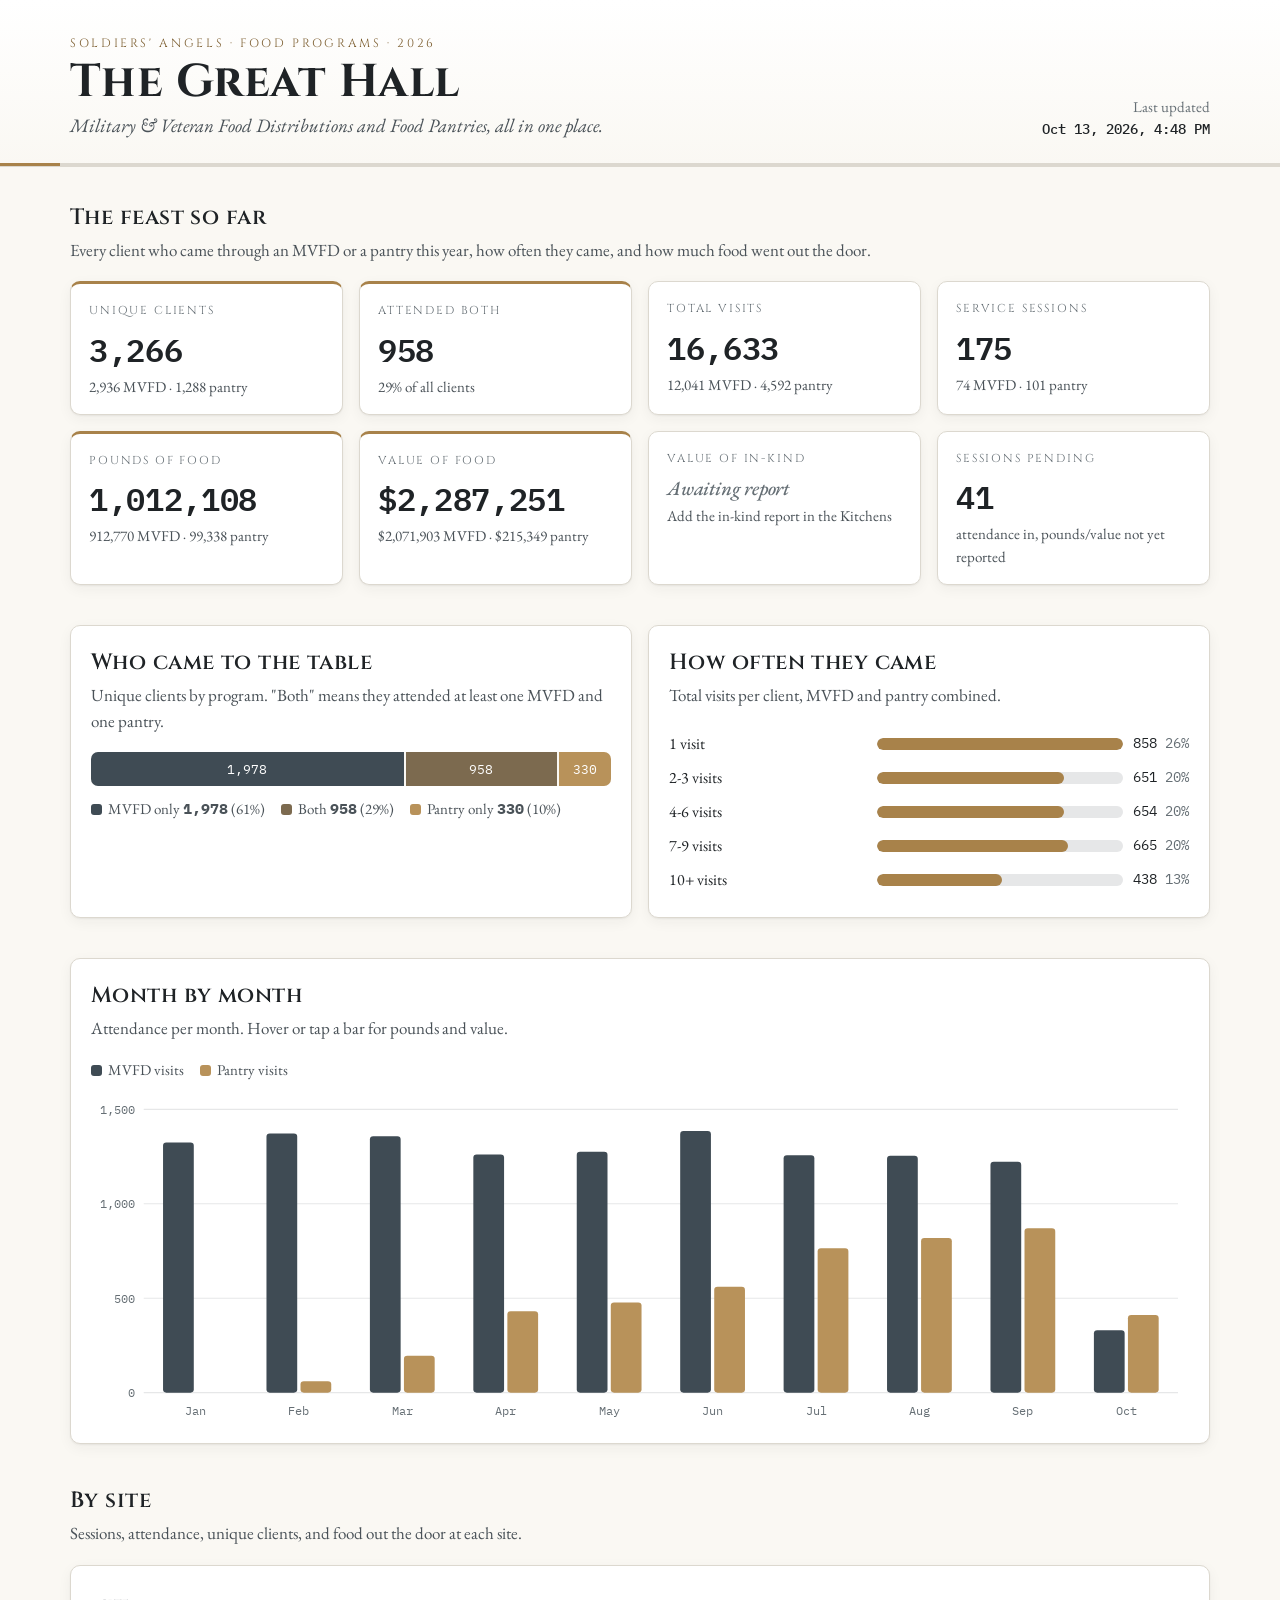
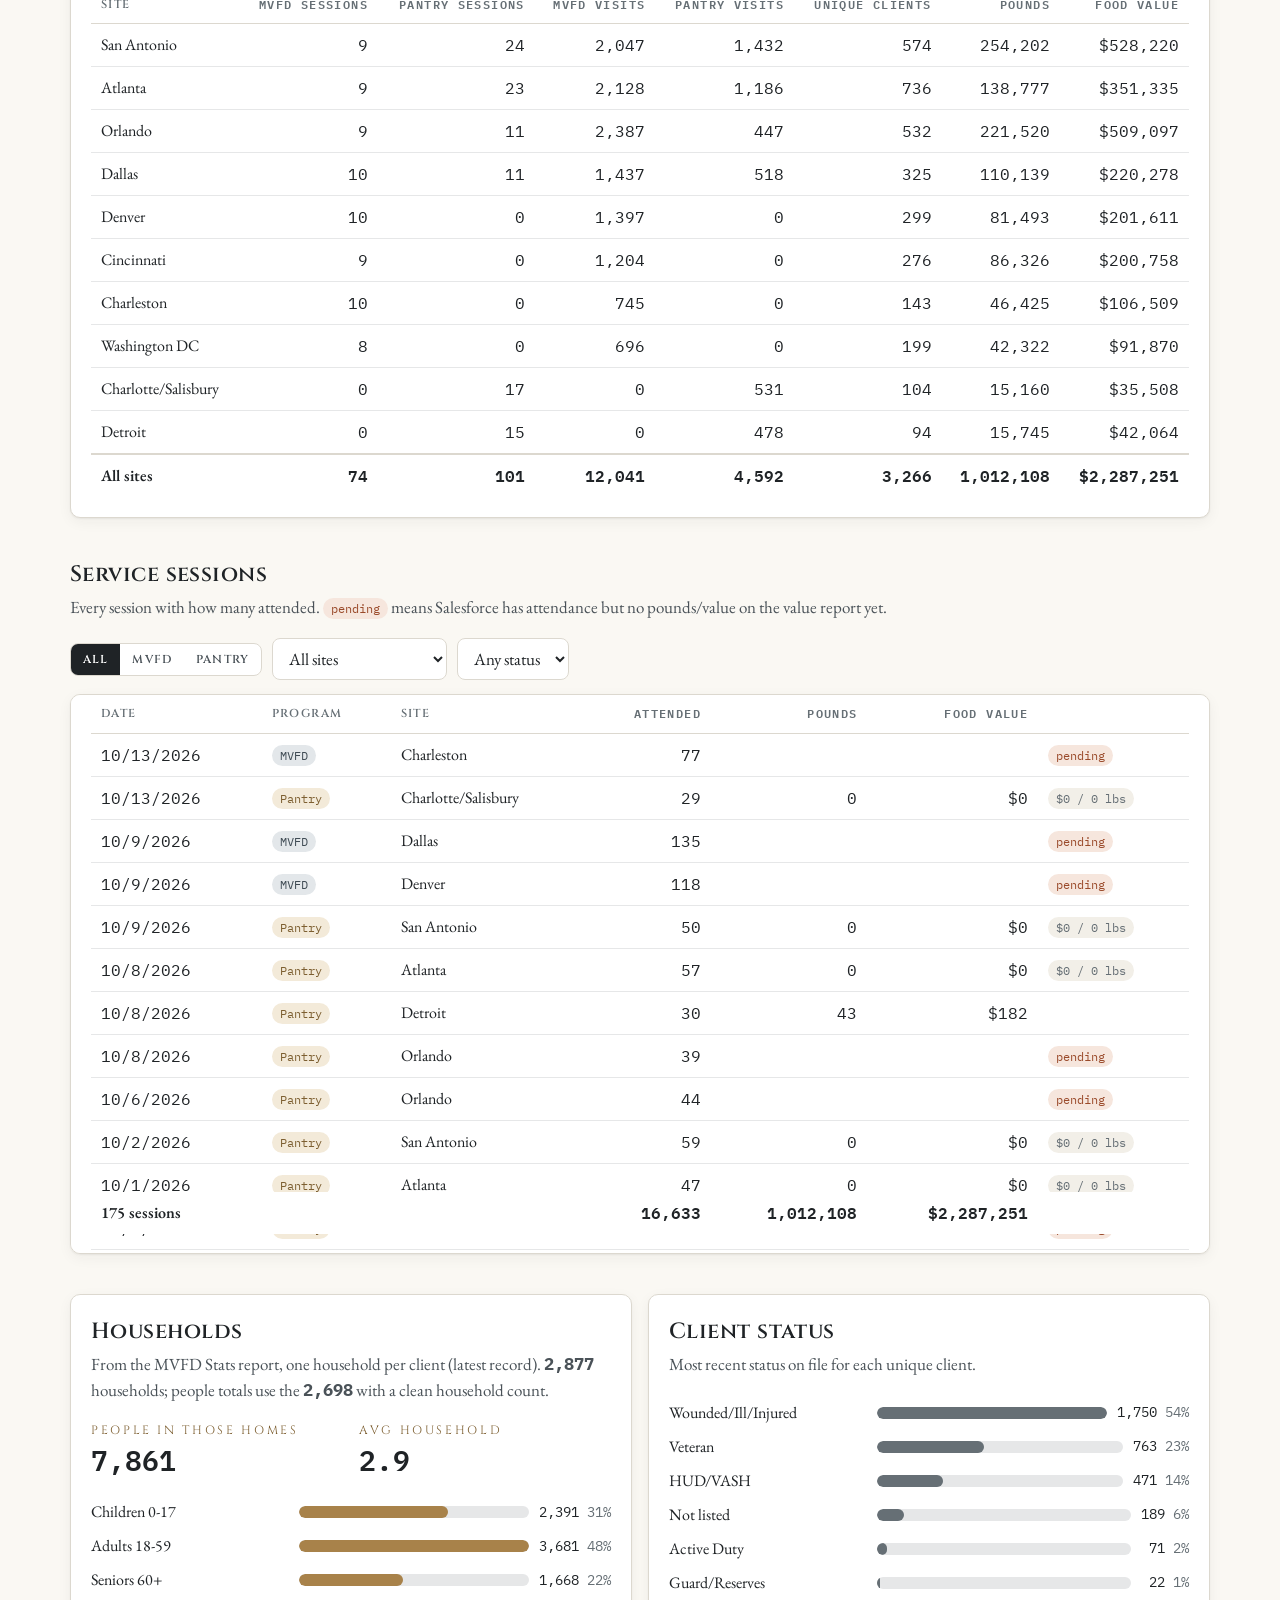
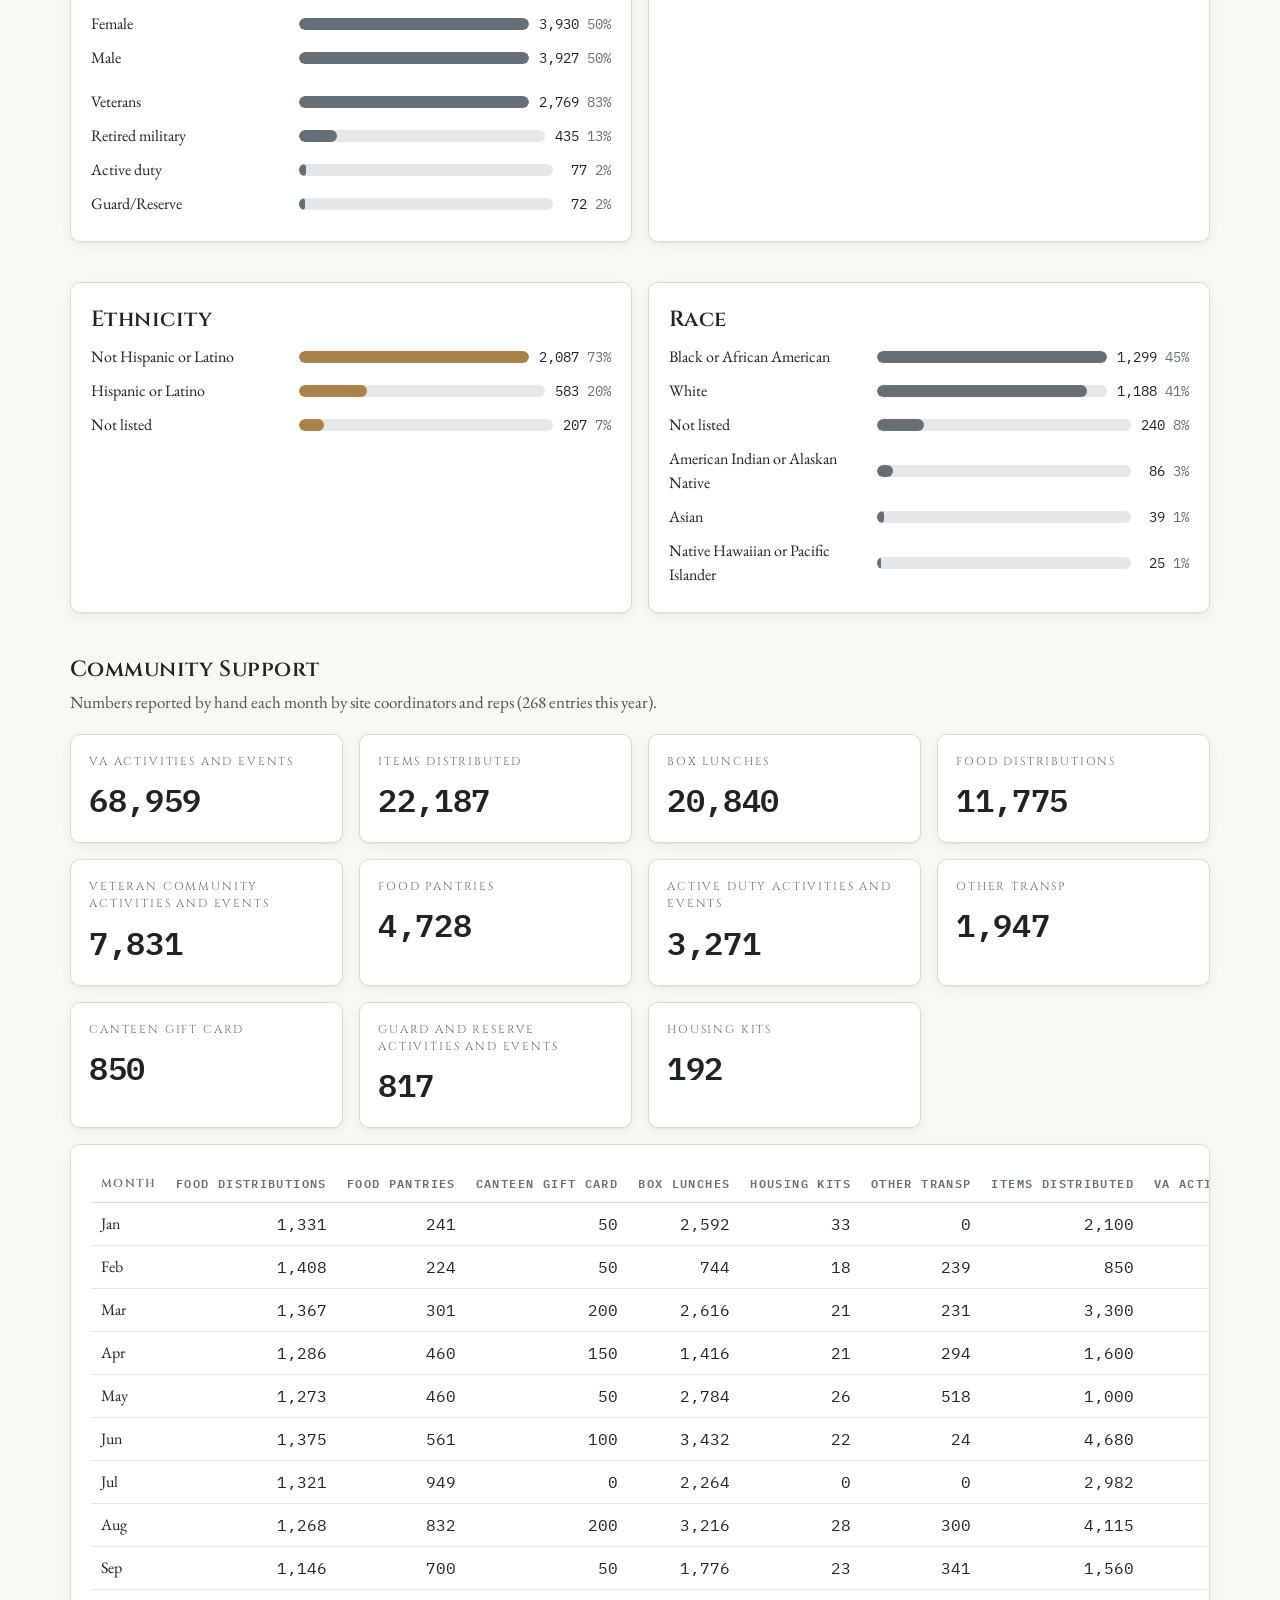
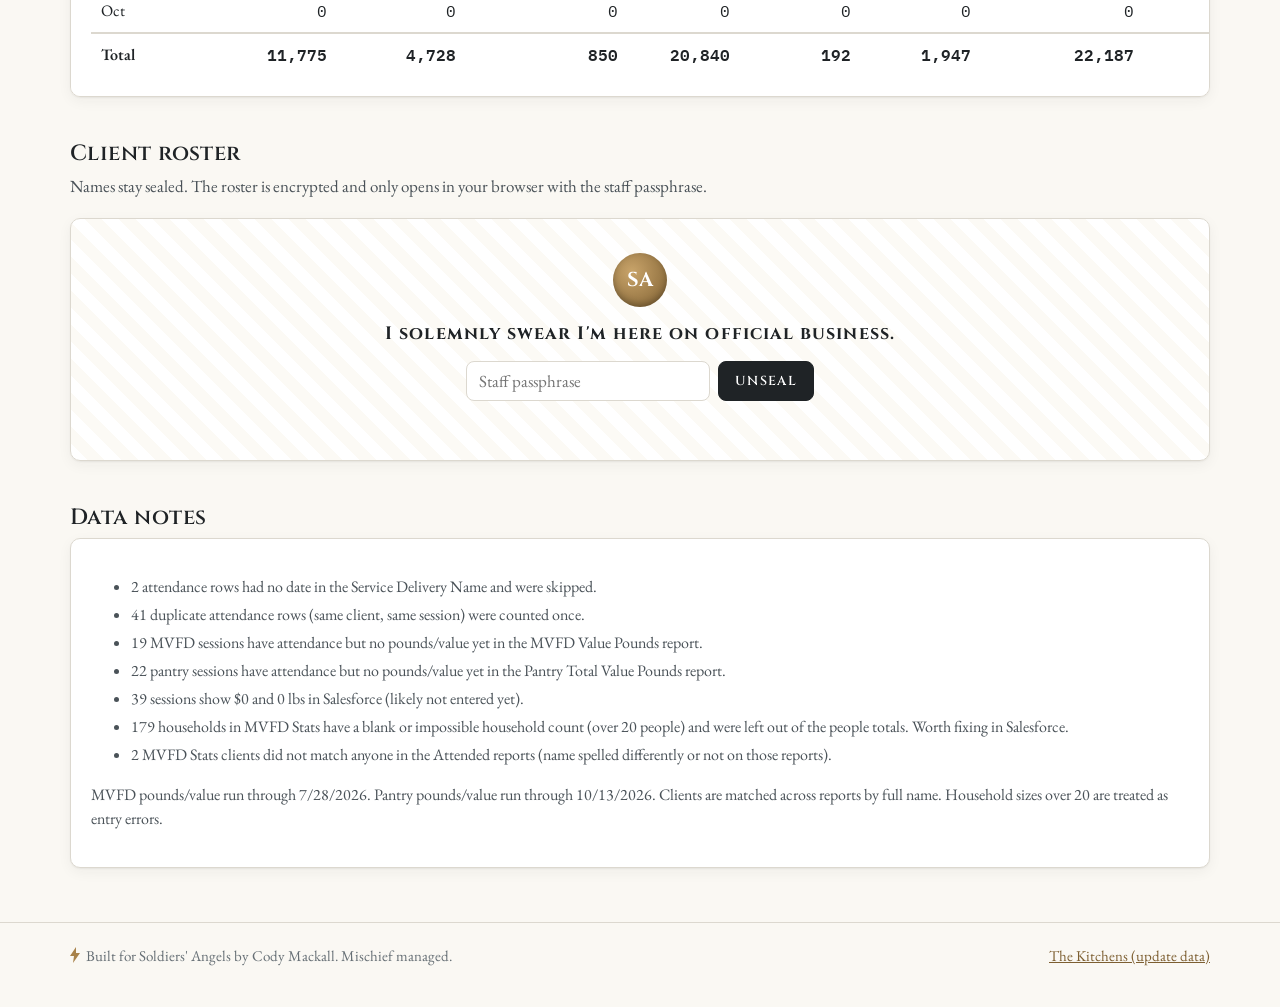
==== index.html @ ed6d70f5 "Initial Build" ====
<!doctype html>
<html lang="en">
<head>
<meta charset="utf-8">
<meta name="viewport" content="width=device-width, initial-scale=1">
<title>The Great Hall | Soldiers' Angels Food Programs</title>
<meta name="robots" content="noindex">
<link rel="icon" href="data:image/svg+xml,%3Csvg xmlns='http://www.w3.org/2000/svg' viewBox='0 0 32 32'%3E%3Crect width='32' height='32' rx='7' fill='%231f2326'/%3E%3Cpath d='M18 4 9 18h6l-2 10 10-15h-6z' fill='%23a8824a'/%3E%3C/svg%3E">
<link rel="stylesheet" href="assets/styles.css">
</head>
<body>

<header class="mast">
  <div class="wrap">
    <div>
      <div class="kicker">Soldiers' Angels &middot; Food Programs &middot; <span id="yr">2026</span></div>
      <h1>The Great Hall</h1>
      <p class="sub">Military &amp; Veteran Food Distributions and Food Pantries, all in one place.</p>
    </div>
    <div class="stamp">Last updated<br><b id="updated">...</b></div>
  </div>
  <hr class="rule">
</header>

<main class="wrap">

  <section>
    <h2>The feast so far</h2>
    <p class="lede">Every client who came through an MVFD or a pantry this year, how often they came, and how much food went out the door.</p>
    <div class="grid g4" id="kpis"></div>
  </section>

  <section>
    <div class="grid g2">
      <div class="card">
        <h2>Who came to the table</h2>
        <p class="lede">Unique clients by program. "Both" means they attended at least one MVFD and one pantry.</p>
        <div class="stack" id="overlapBar"></div>
        <div class="legend" id="overlapLegend" style="margin-top:12px"></div>
      </div>
      <div class="card">
        <h2>How often they came</h2>
        <p class="lede">Total visits per client, MVFD and pantry combined.</p>
        <div id="freq"></div>
      </div>
    </div>
  </section>

  <section>
    <div class="card">
      <h2>Month by month</h2>
      <p class="lede">Attendance per month. Hover or tap a bar for pounds and value.</p>
      <div class="legend"><span><i style="background:var(--mvfd)"></i>MVFD visits</span><span><i style="background:var(--pantry)"></i>Pantry visits</span></div>
      <div id="monthChart"></div>
    </div>
  </section>

  <section>
    <h2>By site</h2>
    <p class="lede">Sessions, attendance, unique clients, and food out the door at each site.</p>
    <div class="card tablewrap"><table id="siteTable"></table></div>
  </section>

  <section>
    <h2>Service sessions</h2>
    <p class="lede">Every session with how many attended. <span class="pill pending">pending</span> means Salesforce has attendance but no pounds/value on the value report yet.</p>
    <div class="controls">
      <div class="seg" id="sessProg"><button data-v="all" class="on">All</button><button data-v="mvfd">MVFD</button><button data-v="pantry">Pantry</button></div>
      <select id="sessSite"><option value="">All sites</option></select>
      <select id="sessStatus"><option value="">Any status</option><option value="reported">Reported</option><option value="pending">Pending</option><option value="zero">$0 / 0 lbs</option></select>
    </div>
    <div class="card tablewrap scroll"><table id="sessTable"></table></div>
  </section>

  <section>
    <div class="grid g2">
      <div class="card">
        <h2>Households</h2>
        <p class="lede" id="hhLede">From the MVFD Stats report, one household per client (latest record).</p>
        <div id="hh"></div>
      </div>
      <div class="card">
        <h2>Client status</h2>
        <p class="lede">Most recent status on file for each unique client.</p>
        <div id="status"></div>
      </div>
    </div>
  </section>

  <section>
    <div class="grid g2">
      <div class="card">
        <h2>Ethnicity</h2>
        <div id="eth"></div>
      </div>
      <div class="card">
        <h2>Race</h2>
        <div id="race"></div>
      </div>
    </div>
  </section>

  <section>
    <h2>Community Support</h2>
    <p class="lede" id="csLede">Numbers reported by hand each month by site coordinators and reps.</p>
    <div class="grid g4" id="csKpis"></div>
    <div class="card tablewrap" style="margin-top:16px"><table id="csTable"></table></div>
  </section>

  <section id="roster">
    <h2>Client roster</h2>
    <p class="lede">Names stay sealed. The roster is encrypted and only opens in your browser with the staff passphrase.</p>
    <div class="card vault" id="vault">
      <div class="seal">SA</div>
      <div><strong style="font-family:Cinzel,serif;letter-spacing:.06em">I solemnly swear I'm here on official business.</strong></div>
      <form id="unlockForm" autocomplete="off">
        <input type="password" id="pass" placeholder="Staff passphrase" aria-label="Staff passphrase">
        <button type="submit">Unseal</button>
      </form>
      <div class="msg" id="unlockMsg"></div>
    </div>
    <div class="hidden" id="rosterBody">
      <div class="controls">
        <input type="search" id="rSearch" placeholder="Search a name" style="flex:1;min-width:180px">
        <div class="seg" id="rProg"><button data-v="all" class="on">All</button><button data-v="both">Both</button><button data-v="mvfd">MVFD only</button><button data-v="pantry">Pantry only</button></div>
        <select id="rSite"><option value="">All sites</option></select>
        <button class="ghost" id="rCsv">Download CSV</button>
        <button class="ghost" id="rLock">Lock</button>
      </div>
      <div class="card tablewrap"><table id="rTable"></table></div>
      <p class="notes" id="rCount"></p>
    </div>
  </section>

  <section>
    <h2>Data notes</h2>
    <div class="card"><ul class="notes" id="quality"></ul><p class="notes" id="sources"></p></div>
  </section>
</main>

<footer>
  <div class="wrap">
    <span><svg class="bolt" viewBox="0 0 10 16"><path d="M6 0 0 9h4l-1 7 7-10H6z" fill="#a8824a"/></svg>Built for Soldiers' Angels by Cody Mackall. Mischief managed.</span>
    <a href="kitchens.html">The Kitchens (update data)</a>
  </div>
</footer>

<div class="tip" id="tip"></div>
<script src="config.js"></script>
<script src="assets/processor.js"></script>
<script src="assets/app.js"></script>
</body>
</html>
---- assets/styles.css ----
@import url('https://fonts.googleapis.com/css2?family=Cinzel:wght@500;600;700&family=EB+Garamond:ital,wght@0,400;0,500;0,600;1,400&family=IBM+Plex+Mono:wght@400;500;600&display=swap');

:root {
  --paper: #faf8f3;
  --card: #ffffff;
  --ink: #1f2326;
  --ink-soft: #4a5258;
  --gray: #666f75;          /* Ohio State gray */
  --gray-light: #e6e7e8;
  --hair: #dcd8cf;
  --gold: #a8824a;          /* antique gold */
  --gold-soft: #f3ead9;
  --gold-deep: #7d5f31;
  --mvfd: #3f4b54;          /* distributions: slate */
  --pantry: #b8925a;        /* pantries: gold */
  --both: #7c6a4f;
  --warn: #9a4a2a;
  --ok: #3d6b4f;
  --radius: 10px;
  --shadow: 0 1px 2px rgba(31,35,38,.06), 0 4px 14px rgba(31,35,38,.05);
}
* { box-sizing: border-box; }
html { -webkit-text-size-adjust: 100%; }
body {
  margin: 0; background: var(--paper); color: var(--ink);
  font-family: 'EB Garamond', Georgia, serif; font-size: 18px; line-height: 1.5;
}
a { color: var(--gold-deep); }
.wrap { max-width: 1180px; margin: 0 auto; padding: 0 20px; }
.mono, .num { font-family: 'IBM Plex Mono', ui-monospace, monospace; font-variant-numeric: tabular-nums; }

/* ---------- masthead ---------- */
.mast { border-bottom: 1px solid var(--hair); background: linear-gradient(180deg, #fff 0%, var(--paper) 100%); }
.mast .wrap { display: flex; gap: 20px; align-items: flex-end; justify-content: space-between; padding-top: 34px; padding-bottom: 22px; flex-wrap: wrap; }
.kicker { font-family: 'Cinzel', serif; font-size: 12px; letter-spacing: .22em; text-transform: uppercase; color: var(--gold-deep); }
h1 { font-family: 'Cinzel', serif; font-weight: 700; font-size: clamp(30px, 5vw, 46px); line-height: 1.05; margin: 6px 0 6px; letter-spacing: .01em; }
.sub { color: var(--ink-soft); font-size: 19px; margin: 0; font-style: italic; }
.stamp { text-align: right; font-size: 15px; color: var(--gray); }
.stamp b { font-family: 'IBM Plex Mono', monospace; font-weight: 500; color: var(--ink); font-size: 14px; }
.rule { height: 3px; background: linear-gradient(90deg, var(--gold) 0 60px, var(--hair) 60px); margin: 0; border: 0; }

/* ---------- sections ---------- */
section { padding: 34px 0 6px; }
h2 { font-family: 'Cinzel', serif; font-size: 22px; font-weight: 600; margin: 0 0 4px; letter-spacing: .02em; }
.lede { color: var(--ink-soft); margin: 0 0 18px; font-size: 17px; }
.card { background: var(--card); border: 1px solid var(--hair); border-radius: var(--radius); box-shadow: var(--shadow); padding: 20px; }
.grid { display: grid; gap: 16px; }
.g4 { grid-template-columns: repeat(4, minmax(0, 1fr)); }
.g3 { grid-template-columns: repeat(3, minmax(0, 1fr)); }
.g2 { grid-template-columns: repeat(2, minmax(0, 1fr)); }
@media (max-width: 960px) { .g4 { grid-template-columns: repeat(2, minmax(0, 1fr)); } .g3 { grid-template-columns: 1fr; } }
@media (max-width: 720px) { .g2 { grid-template-columns: 1fr; } }
@media (max-width: 460px) { .g4 { grid-template-columns: 1fr; } body { font-size: 17px; } .wrap { padding: 0 16px; } }

/* ---------- KPI tiles ---------- */
.kpi { position: relative; padding: 18px 18px 16px; }
.kpi .label { font-family: 'Cinzel', serif; font-size: 11.5px; letter-spacing: .16em; text-transform: uppercase; color: var(--gray); }
.kpi .value { font-family: 'IBM Plex Mono', monospace; font-weight: 600; font-size: clamp(24px, 3.2vw, 32px); margin: 6px 0 2px; letter-spacing: -.01em; }
.kpi .note { font-size: 15px; color: var(--ink-soft); }
.kpi.feature { border-top: 3px solid var(--gold); }
.kpi.pending .value { color: var(--gray); font-size: 20px; font-family: 'EB Garamond', serif; font-style: italic; font-weight: 500; }

/* ---------- legend + bars ---------- */
.legend { display: flex; gap: 16px; flex-wrap: wrap; font-size: 15px; color: var(--ink-soft); margin: 2px 0 12px; }
.legend i { display: inline-block; width: 11px; height: 11px; border-radius: 3px; margin-right: 6px; vertical-align: -1px; }
.stack { display: flex; height: 34px; border-radius: 7px; overflow: hidden; gap: 2px; background: var(--paper); }
.stack > div { display: flex; align-items: center; justify-content: center; color: #fff; font-family: 'IBM Plex Mono', monospace; font-size: 13px; min-width: 2px; white-space: nowrap; overflow: hidden; }
.hbar { display: grid; grid-template-columns: minmax(110px, 38%) 1fr auto; gap: 10px; align-items: center; font-size: 16px; padding: 5px 0; }
.hbar .track { background: var(--gray-light); height: 12px; border-radius: 6px; overflow: hidden; }
.hbar .fill { height: 100%; background: var(--gray); border-radius: 6px; }
.hbar .fill.gold { background: var(--gold); }
.hbar .n { font-family: 'IBM Plex Mono', monospace; font-size: 14px; min-width: 48px; text-align: right; }

/* ---------- charts ---------- */
.chart { width: 100%; height: auto; display: block; }
.chart text { font-family: 'IBM Plex Mono', monospace; font-size: 11px; fill: var(--gray); }
.chart .grid-line { stroke: var(--gray-light); stroke-width: 1; }
.tip { position: fixed; pointer-events: none; background: var(--ink); color: #fff; font-family: 'IBM Plex Mono', monospace; font-size: 12.5px; padding: 7px 9px; border-radius: 6px; opacity: 0; transition: opacity .1s; z-index: 50; max-width: 260px; line-height: 1.45; }

/* ---------- tables ---------- */
.tablewrap { overflow-x: auto; -webkit-overflow-scrolling: touch; }
table { width: 100%; border-collapse: collapse; font-size: 16px; }
th { font-family: 'Cinzel', serif; font-size: 11.5px; letter-spacing: .12em; text-transform: uppercase; color: var(--gray); text-align: left; font-weight: 600; padding: 10px 10px; border-bottom: 1px solid var(--hair); white-space: nowrap; }
td { padding: 9px 10px; border-bottom: 1px solid var(--gray-light); vertical-align: top; }
td.num, th.num { text-align: right; }
tbody tr:hover { background: #fcfaf5; }
tfoot td { font-weight: 600; border-top: 2px solid var(--hair); border-bottom: 0; }
.pill { display: inline-block; font-family: 'IBM Plex Mono', monospace; font-size: 11.5px; padding: 2px 8px; border-radius: 999px; background: var(--gray-light); color: var(--ink-soft); white-space: nowrap; }
.pill.mvfd { background: #e3e7ea; color: var(--mvfd); }
.pill.pantry { background: var(--gold-soft); color: var(--gold-deep); }
.pill.both { background: #ece5da; color: var(--both); }
.pill.pending { background: #f6e6dd; color: var(--warn); }
.pill.zero { background: #f2efe8; color: var(--gray); }

/* ---------- controls ---------- */
.controls { display: flex; gap: 10px; flex-wrap: wrap; align-items: center; margin-bottom: 14px; }
input[type=text], input[type=password], input[type=search], input[type=number], select {
  font-family: 'EB Garamond', serif; font-size: 17px; padding: 8px 12px; border: 1px solid var(--hair); border-radius: 8px; background: #fff; color: var(--ink); min-width: 0;
}
input:focus, select:focus, button:focus-visible { outline: 2px solid var(--gold); outline-offset: 1px; }
button, .btn {
  font-family: 'Cinzel', serif; font-size: 13px; letter-spacing: .1em; text-transform: uppercase; font-weight: 600;
  padding: 10px 16px; border-radius: 8px; border: 1px solid var(--ink); background: var(--ink); color: #fff; cursor: pointer; text-decoration: none; display: inline-block;
}
button.ghost, .btn.ghost { background: transparent; color: var(--ink); border-color: var(--hair); }
button.gold { background: var(--gold); border-color: var(--gold); }
button:disabled { opacity: .45; cursor: not-allowed; }
.seg { display: inline-flex; border: 1px solid var(--hair); border-radius: 8px; overflow: hidden; background: #fff; }
.seg button { border: 0; border-radius: 0; background: transparent; color: var(--ink-soft); padding: 8px 12px; font-size: 11.5px; }
.seg button.on { background: var(--ink); color: #fff; }

/* ---------- vault (sealed roster) ---------- */
.vault { text-align: center; padding: 34px 20px; background: repeating-linear-gradient(45deg, #fff, #fff 12px, #fcfaf5 12px, #fcfaf5 24px); }
.seal { width: 54px; height: 54px; border-radius: 50%; background: radial-gradient(circle at 35% 35%, #c9a46a, var(--gold-deep)); margin: 0 auto 12px; display: grid; place-items: center; color: #fff; font-family: 'Cinzel', serif; font-weight: 700; font-size: 20px; box-shadow: inset 0 -3px 6px rgba(0,0,0,.25); }
.vault form { display: flex; gap: 8px; justify-content: center; flex-wrap: wrap; margin-top: 14px; }
.msg { font-size: 15px; margin-top: 10px; color: var(--warn); min-height: 1em; }

/* ---------- notes + footer ---------- */
.notes { font-size: 16px; color: var(--ink-soft); }
.notes li { margin: 4px 0; }
footer { margin-top: 48px; border-top: 1px solid var(--hair); padding: 22px 0 40px; font-size: 15px; color: var(--gray); }
footer .wrap { display: flex; justify-content: space-between; gap: 16px; flex-wrap: wrap; align-items: center; }
.bolt { display: inline-block; width: 10px; height: 16px; vertical-align: -2px; margin-right: 6px; }
.empty { color: var(--gray); font-style: italic; padding: 20px 0; text-align: center; }
.hidden { display: none !important; }

/* ---------- kitchens ---------- */
.slots { display: grid; gap: 10px; grid-template-columns: repeat(auto-fill, minmax(260px, 1fr)); }
.slot { border: 1px dashed var(--hair); border-radius: 10px; padding: 12px 14px; background: #fff; display: flex; flex-direction: column; gap: 4px; position: relative; }
.slot.filled { border-style: solid; border-color: var(--ok); background: #f7fbf8; }
.slot .t { font-family: 'Cinzel', serif; font-size: 13px; letter-spacing: .08em; font-weight: 600; }
.slot .f { font-family: 'IBM Plex Mono', monospace; font-size: 12px; color: var(--gray); word-break: break-all; }
.slot label { font-size: 14px; color: var(--gold-deep); cursor: pointer; text-decoration: underline; }
.slot input[type=file] { position: absolute; width: 1px; height: 1px; opacity: 0; }
.drop { border: 2px dashed var(--gold); border-radius: 12px; padding: 30px 20px; text-align: center; background: var(--gold-soft); cursor: pointer; transition: background .15s; }
.drop.over { background: #ead9b8; }
.drop strong { font-family: 'Cinzel', serif; letter-spacing: .06em; }
.steps { counter-reset: s; list-style: none; padding: 0; margin: 0; }
.steps > li { counter-increment: s; position: relative; padding-left: 44px; margin-bottom: 26px; }
.steps > li::before { content: counter(s); position: absolute; left: 0; top: 0; width: 30px; height: 30px; border-radius: 50%; background: var(--ink); color: #fff; display: grid; place-items: center; font-family: 'Cinzel', serif; font-weight: 700; font-size: 14px; }
.steps h3 { font-family: 'Cinzel', serif; font-size: 17px; margin: 2px 0 8px; }
.field { display: flex; flex-direction: column; gap: 4px; font-size: 15px; color: var(--ink-soft); }
.row { display: flex; gap: 12px; flex-wrap: wrap; align-items: flex-end; }
.log { font-family: 'IBM Plex Mono', monospace; font-size: 13px; background: var(--ink); color: #e9e3d6; border-radius: 8px; padding: 12px 14px; white-space: pre-wrap; max-height: 260px; overflow: auto; }
.ok { color: var(--ok); } .warn { color: var(--warn); }

@media print {
  body { background: #fff; font-size: 12pt; }
  .card { box-shadow: none; break-inside: avoid; }
  .controls, .vault, footer a, #roster { display: none !important; }
}
.tablewrap.scroll { max-height: 560px; overflow-y: auto; padding-top: 0; }
.tablewrap.scroll thead th { position: sticky; top: 0; background: #fff; z-index: 1; }
.tablewrap.scroll tfoot td { position: sticky; bottom: 0; background: #fff; }
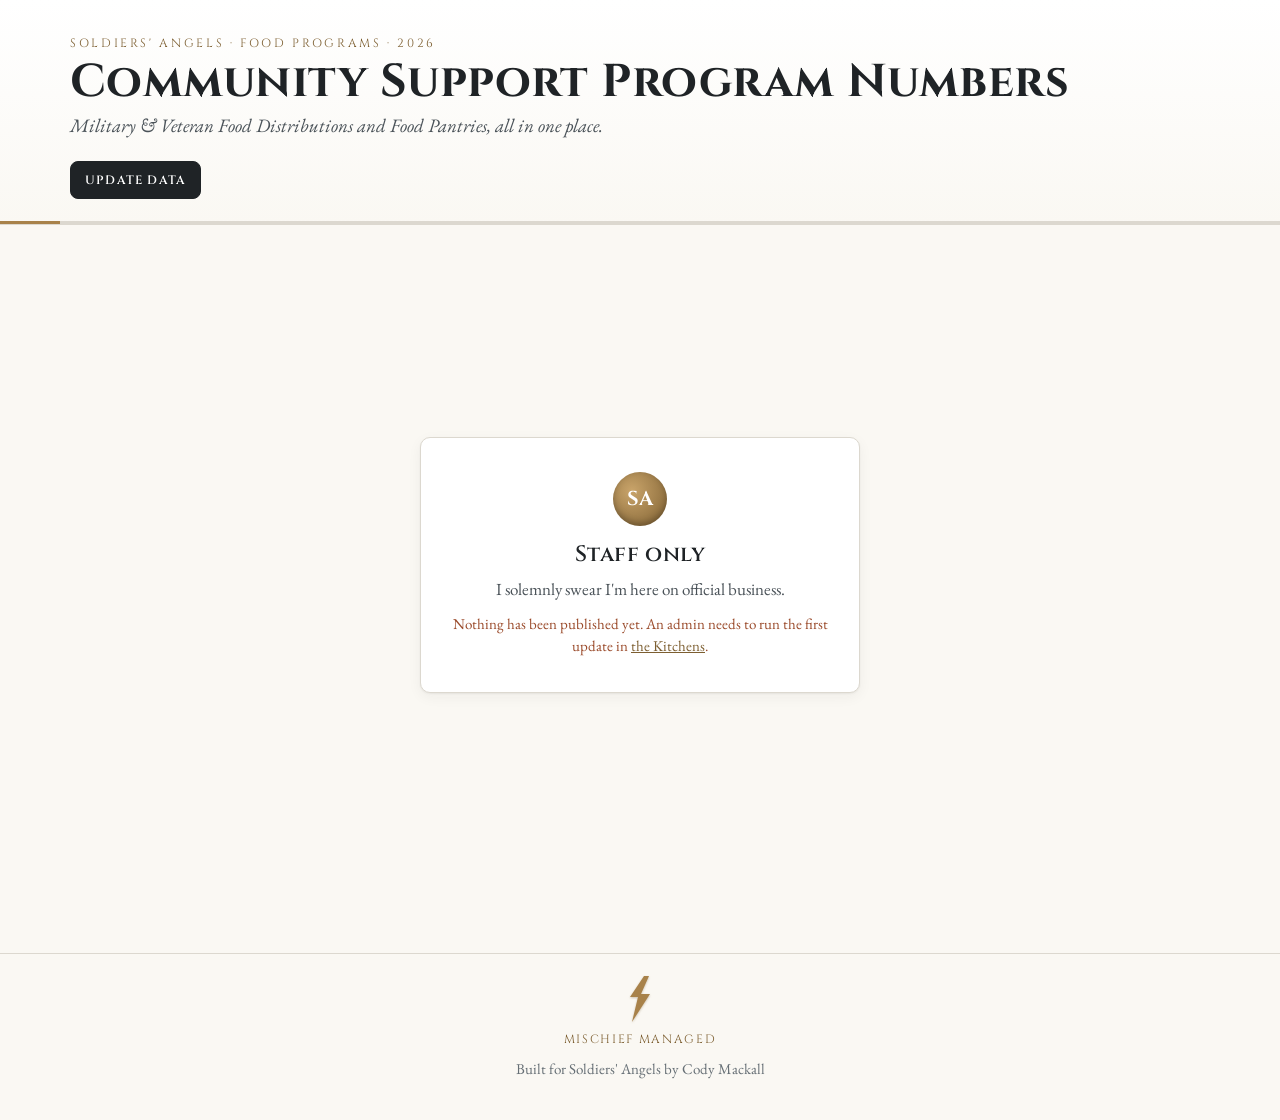
==== commit cca54330: "Change Log 1" ====
--- a/index.html
+++ b/index.html
@@ -3,9 +3,9 @@
 <head>
 <meta charset="utf-8">
 <meta name="viewport" content="width=device-width, initial-scale=1">
-<title>The Great Hall | Soldiers' Angels Food Programs</title>
-<meta name="robots" content="noindex">
-<link rel="icon" href="data:image/svg+xml,%3Csvg xmlns='http://www.w3.org/2000/svg' viewBox='0 0 32 32'%3E%3Crect width='32' height='32' rx='7' fill='%231f2326'/%3E%3Cpath d='M18 4 9 18h6l-2 10 10-15h-6z' fill='%23a8824a'/%3E%3C/svg%3E">
+<title>Community Support Program Numbers | Soldiers' Angels</title>
+<meta name="robots" content="noindex, nofollow">
+<link rel="icon" href="data:image/svg+xml,%3Csvg xmlns='http://www.w3.org/2000/svg' viewBox='0 0 32 32'%3E%3Crect width='32' height='32' rx='7' fill='%231f2326'/%3E%3Cpath d='M19 3 9 17h6l-4 12 12-16h-6z' fill='%23a8824a'/%3E%3C/svg%3E">
 <link rel="stylesheet" href="assets/styles.css">
 </head>
 <body>
@@ -14,19 +14,36 @@
   <div class="wrap">
     <div>
       <div class="kicker">Soldiers' Angels &middot; Food Programs &middot; <span id="yr">2026</span></div>
-      <h1>The Great Hall</h1>
+      <h1>Community Support Program Numbers</h1>
       <p class="sub">Military &amp; Veteran Food Distributions and Food Pantries, all in one place.</p>
     </div>
-    <div class="stamp">Last updated<br><b id="updated">...</b></div>
+    <div class="mast-actions">
+      <a class="btn" href="kitchens.html">Update data</a>
+      <div class="stamp hidden" id="stampBox">Last updated<br><b id="updated">...</b></div>
+    </div>
   </div>
   <hr class="rule">
 </header>
 
-<main class="wrap">
+<!-- password gate -->
+<main class="wrap gate" id="gate">
+  <div class="card">
+    <div class="seal">SA</div>
+    <h2>Staff only</h2>
+    <p class="lede" style="margin:0">I solemnly swear I'm here on official business.</p>
+    <form id="gateForm" autocomplete="off">
+      <input type="password" id="gatePass" placeholder="Viewer password" aria-label="Viewer password" autofocus>
+      <button type="submit">Open the numbers</button>
+    </form>
+    <div class="msg" id="gateMsg"></div>
+  </div>
+</main>
+
+<main class="wrap hidden" id="dash">
 
   <section>
-    <h2>The feast so far</h2>
-    <p class="lede">Every client who came through an MVFD or a pantry this year, how often they came, and how much food went out the door.</p>
+    <h2>The numbers so far</h2>
+    <p class="lede">Every client who came through an MVFD or a pantry this year, how often they came, and how much food went out the door. Tiles marked <span class="kicker" style="font-size:10px">View list</span> open the names.</p>
     <div class="grid g4" id="kpis"></div>
   </section>
 
@@ -34,13 +51,13 @@
     <div class="grid g2">
       <div class="card">
         <h2>Who came to the table</h2>
-        <p class="lede">Unique clients by program. "Both" means they attended at least one MVFD and one pantry.</p>
+        <p class="lede">Unique clients by program. "Both" means at least one MVFD and one pantry. Click a group to see who.</p>
         <div class="stack" id="overlapBar"></div>
         <div class="legend" id="overlapLegend" style="margin-top:12px"></div>
       </div>
       <div class="card">
         <h2>How often they came</h2>
-        <p class="lede">Total visits per client, MVFD and pantry combined.</p>
+        <p class="lede">Total visits per client, MVFD and pantry combined. Click a row to see who.</p>
         <div id="freq"></div>
       </div>
     </div>
@@ -49,39 +66,42 @@
   <section>
     <div class="card">
       <h2>Month by month</h2>
-      <p class="lede">Attendance per month. Hover or tap a bar for pounds and value.</p>
-      <div class="legend"><span><i style="background:var(--mvfd)"></i>MVFD visits</span><span><i style="background:var(--pantry)"></i>Pantry visits</span></div>
+      <p class="lede">Visits per month, with first-time clients as the line. Hover or tap a month for pounds and value.</p>
+      <div class="legend"><span><i style="background:var(--mvfd)"></i>MVFD visits</span><span><i style="background:var(--pantry)"></i>Pantry visits</span><span><i style="background:var(--gold-deep);height:3px;vertical-align:3px"></i>First-time clients</span></div>
       <div id="monthChart"></div>
     </div>
   </section>
 
   <section>
     <h2>By site</h2>
-    <p class="lede">Sessions, attendance, unique clients, and food out the door at each site.</p>
-    <div class="card tablewrap"><table id="siteTable"></table></div>
+    <p class="lede">Sessions, attendance, first-time clients, and food out the door at each site.</p>
+    <div class="card tablewrap"><table class="center" id="siteTable"></table></div>
   </section>
 
   <section>
     <h2>Service sessions</h2>
-    <p class="lede">Every session with how many attended. <span class="pill pending">pending</span> means Salesforce has attendance but no pounds/value on the value report yet.</p>
+    <p class="lede">Every session, how many attended, and how many were there for the first time. <span class="pill pending">pending</span> means attendance is in but pounds/value are not on the value report yet.</p>
     <div class="controls">
       <div class="seg" id="sessProg"><button data-v="all" class="on">All</button><button data-v="mvfd">MVFD</button><button data-v="pantry">Pantry</button></div>
       <select id="sessSite"><option value="">All sites</option></select>
       <select id="sessStatus"><option value="">Any status</option><option value="reported">Reported</option><option value="pending">Pending</option><option value="zero">$0 / 0 lbs</option></select>
     </div>
-    <div class="card tablewrap scroll"><table id="sessTable"></table></div>
+    <div class="card tablewrap scroll"><table class="center" id="sessTable"></table></div>
   </section>
 
   <section>
     <div class="grid g2">
       <div class="card">
         <h2>Households</h2>
-        <p class="lede" id="hhLede">From the MVFD Stats report, one household per client (latest record).</p>
+        <p class="lede" id="hhLede">From the MVFD Stats and Pantry Client Stats reports, one household per client (latest record).</p>
         <div id="hh"></div>
       </div>
       <div class="card">
-        <h2>Client status</h2>
-        <p class="lede">Most recent status on file for each unique client.</p>
+        <div class="chart-head">
+          <h2>Client status</h2>
+          <select id="statusSite" aria-label="Client status by site"><option value="">All sites</option></select>
+        </div>
+        <p class="lede" id="statusLede">Most recent status on file for each unique client.</p>
         <div id="status"></div>
       </div>
     </div>
@@ -89,14 +109,8 @@
 
   <section>
     <div class="grid g2">
-      <div class="card">
-        <h2>Ethnicity</h2>
-        <div id="eth"></div>
-      </div>
-      <div class="card">
-        <h2>Race</h2>
-        <div id="race"></div>
-      </div>
+      <div class="card"><h2>Ethnicity</h2><div id="eth"></div></div>
+      <div class="card"><h2>Race</h2><div id="race"></div></div>
     </div>
   </section>
 
@@ -104,44 +118,23 @@
     <h2>Community Support</h2>
     <p class="lede" id="csLede">Numbers reported by hand each month by site coordinators and reps.</p>
     <div class="grid g4" id="csKpis"></div>
-    <div class="card tablewrap" style="margin-top:16px"><table id="csTable"></table></div>
-  </section>
-
-  <section id="roster">
-    <h2>Client roster</h2>
-    <p class="lede">Names stay sealed. The roster is encrypted and only opens in your browser with the staff passphrase.</p>
-    <div class="card vault" id="vault">
-      <div class="seal">SA</div>
-      <div><strong style="font-family:Cinzel,serif;letter-spacing:.06em">I solemnly swear I'm here on official business.</strong></div>
-      <form id="unlockForm" autocomplete="off">
-        <input type="password" id="pass" placeholder="Staff passphrase" aria-label="Staff passphrase">
-        <button type="submit">Unseal</button>
-      </form>
-      <div class="msg" id="unlockMsg"></div>
-    </div>
-    <div class="hidden" id="rosterBody">
-      <div class="controls">
-        <input type="search" id="rSearch" placeholder="Search a name" style="flex:1;min-width:180px">
-        <div class="seg" id="rProg"><button data-v="all" class="on">All</button><button data-v="both">Both</button><button data-v="mvfd">MVFD only</button><button data-v="pantry">Pantry only</button></div>
-        <select id="rSite"><option value="">All sites</option></select>
-        <button class="ghost" id="rCsv">Download CSV</button>
-        <button class="ghost" id="rLock">Lock</button>
-      </div>
-      <div class="card tablewrap"><table id="rTable"></table></div>
-      <p class="notes" id="rCount"></p>
-    </div>
+    <div class="card tablewrap" style="margin-top:16px"><table class="center" id="csTable"></table></div>
   </section>
 
   <section>
     <h2>Data notes</h2>
-    <div class="card"><ul class="notes" id="quality"></ul><p class="notes" id="sources"></p></div>
+    <div class="card"><ul class="notes" id="quality"></ul><p class="notes" id="sources"></p>
+      <p class="notes"><a href="#" id="lockNow">Lock this page</a></p></div>
   </section>
 </main>
 
 <footer>
   <div class="wrap">
-    <span><svg class="bolt" viewBox="0 0 10 16"><path d="M6 0 0 9h4l-1 7 7-10H6z" fill="#a8824a"/></svg>Built for Soldiers' Angels by Cody Mackall. Mischief managed.</span>
-    <a href="kitchens.html">The Kitchens (update data)</a>
+    <div class="sig">
+      <svg viewBox="0 0 26 46" aria-hidden="true"><path d="M17 0 3 21h8L5 46l18-28h-9L22 0z" fill="#a8824a"/></svg>
+      <span class="line">Mischief managed</span>
+    </div>
+    <span>Built for Soldiers' Angels by Cody Mackall</span>
   </div>
 </footer>
 
--- a/assets/styles.css
+++ b/assets/styles.css
@@ -152,3 +152,57 @@
 .tablewrap.scroll { max-height: 560px; overflow-y: auto; padding-top: 0; }
 .tablewrap.scroll thead th { position: sticky; top: 0; background: #fff; z-index: 1; }
 .tablewrap.scroll tfoot td { position: sticky; bottom: 0; background: #fff; }
+
+/* ---------- v2: header button, gate, clickable tiles, modal, centered tables, bolt ---------- */
+.mast-actions { display: flex; flex-direction: column; align-items: flex-end; gap: 10px; }
+.mast-actions .btn { font-size: 12px; padding: 9px 14px; }
+@media (max-width: 640px) { .mast-actions { align-items: flex-start; } .stamp { text-align: left; } }
+
+.gate { min-height: calc(100vh - 220px); display: grid; place-items: center; padding: 40px 0; }
+.gate .card { max-width: 440px; width: 100%; text-align: center; padding: 34px 26px; }
+.gate h2 { margin-bottom: 6px; }
+.gate form { display: flex; flex-direction: column; gap: 10px; margin-top: 16px; }
+.gate input { width: 100%; text-align: center; }
+
+.clickable { cursor: pointer; transition: transform .12s, box-shadow .12s; }
+.clickable:hover { transform: translateY(-2px); box-shadow: 0 2px 4px rgba(31,35,38,.08), 0 10px 22px rgba(31,35,38,.08); }
+.clickable:focus-visible { outline: 2px solid var(--gold); outline-offset: 2px; }
+.kpi .more { position: absolute; top: 16px; right: 16px; font-family: 'Cinzel', serif; font-size: 10px; letter-spacing: .14em; color: var(--gold-deep); text-transform: uppercase; }
+.hbar.clickable { border-radius: 6px; padding: 5px 6px; margin: 0 -6px; }
+.hbar.clickable:hover { background: var(--gold-soft); transform: none; box-shadow: none; }
+.hbar.clickable span:first-child { text-decoration: underline; text-decoration-color: var(--hair); text-underline-offset: 3px; }
+.legend .clickable:hover { color: var(--ink); transform: none; box-shadow: none; }
+
+.modal-bg { position: fixed; inset: 0; background: rgba(31,35,38,.45); z-index: 60; display: flex; align-items: flex-start; justify-content: center; padding: 5vh 16px; overflow-y: auto; }
+.modal { background: var(--paper); border-radius: 12px; width: 100%; max-width: 1060px; box-shadow: 0 20px 60px rgba(0,0,0,.25); border: 1px solid var(--hair); }
+.modal header { display: flex; justify-content: space-between; align-items: flex-start; gap: 12px; padding: 20px 22px 8px; }
+.modal header h2 { margin: 0; }
+.modal .body { padding: 0 22px 22px; }
+.modal .x { background: transparent; color: var(--ink); border: 1px solid var(--hair); padding: 6px 12px; }
+.modal .tablewrap { max-height: 60vh; overflow: auto; }
+.modal thead th { position: sticky; top: 0; background: #fff; z-index: 1; }
+
+table.center th, table.center td { text-align: center; }
+table.center td:first-child, table.center th:first-child { text-align: left; }
+table.center tbody tr:nth-child(even) { background: #fcfbf8; }
+table.center td.num, table.center th.num { text-align: center; }
+
+.chart-head { display: flex; justify-content: space-between; align-items: flex-end; gap: 12px; flex-wrap: wrap; }
+
+footer .wrap { flex-direction: column; justify-content: center; text-align: center; gap: 10px; }
+.sig { display: flex; flex-direction: column; align-items: center; gap: 8px; }
+.sig svg { width: 26px; height: 46px; filter: drop-shadow(0 1px 1px rgba(125,95,49,.35)); }
+.sig .line { font-family: 'Cinzel', serif; letter-spacing: .14em; font-size: 12px; text-transform: uppercase; color: var(--gold-deep); }
+.stack .clickable:hover { transform: none; box-shadow: none; filter: brightness(1.12); }
+.tablewrap.scroll { padding-bottom: 0; }
+.tablewrap.scroll tfoot td { box-shadow: 0 -1px 0 var(--hair); }
+.modal { max-width: 1240px; }
+.modal table { font-size: 15px; }
+.modal th, .modal td { padding: 8px 7px; }
+.modal td.mono { font-size: 13.5px; }
+#csTable td:first-child { min-width: 170px; }
+#csTable td.mono, #csTable th { font-size: 13px; padding-left: 6px; padding-right: 6px; }
+.replist { list-style: none; padding: 0; margin: 0; columns: 2; column-gap: 28px; }
+.replist li { padding: 6px 0; border-bottom: 1px solid var(--gray-light); break-inside: avoid; display: flex; justify-content: space-between; gap: 10px; font-size: 16px; }
+.replist .ck { font-family: 'IBM Plex Mono', monospace; font-size: 12px; color: var(--ok); white-space: nowrap; }
+@media (max-width: 720px) { .replist { columns: 1; } }
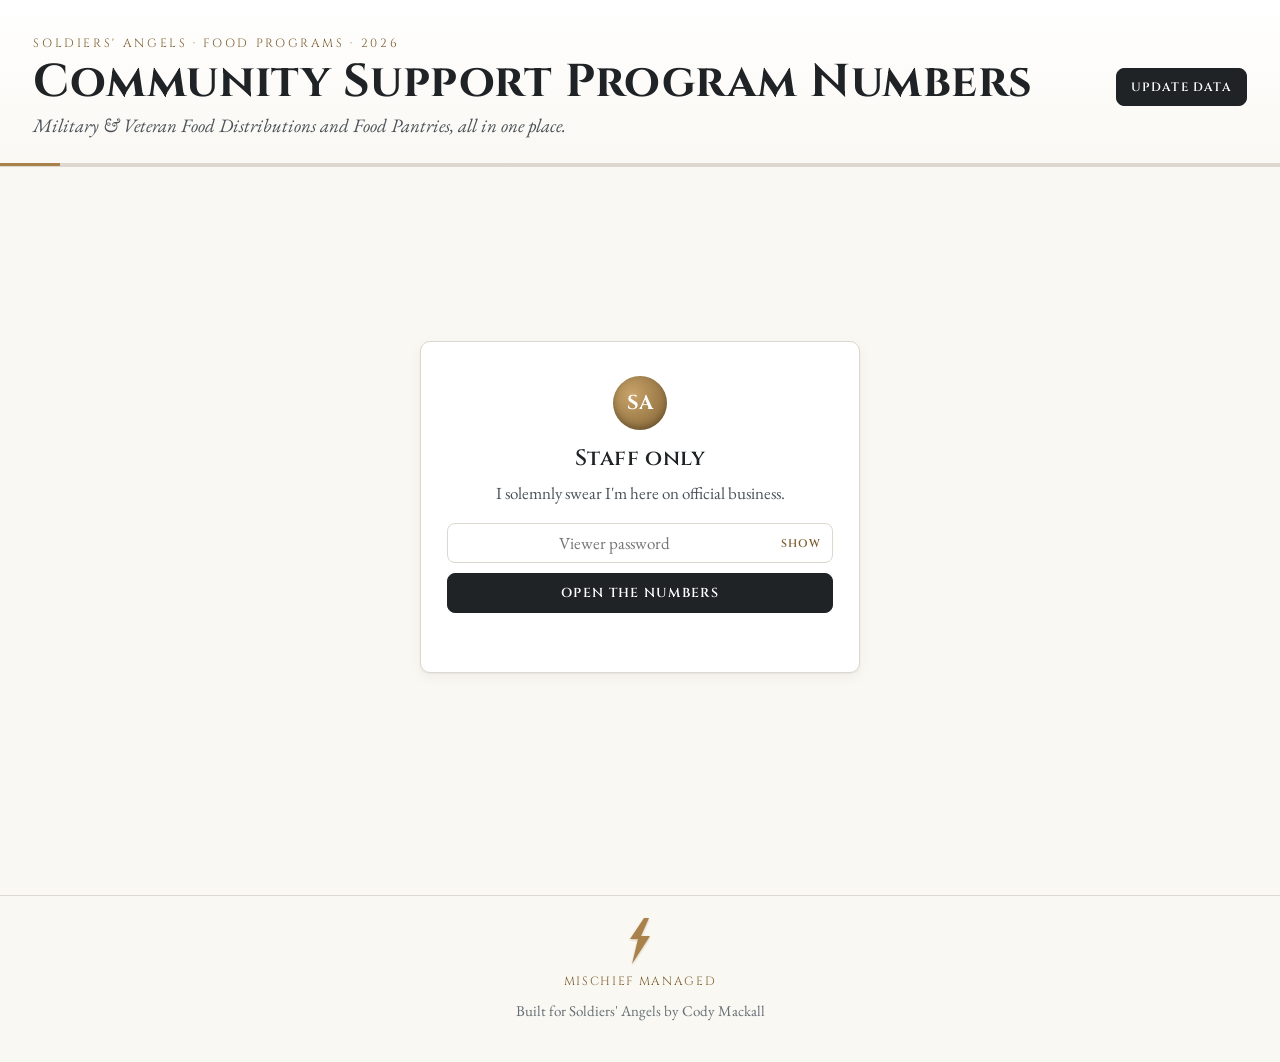
==== commit e3f21602: "Ticket form, password Show buttons, autofill guard, clean up stray files Co-Authored-By: Claude Opus" ====
--- a/index.html
+++ b/index.html
@@ -32,7 +32,7 @@
     <h2>Staff only</h2>
     <p class="lede" style="margin:0">I solemnly swear I'm here on official business.</p>
     <form id="gateForm" autocomplete="off">
-      <input type="password" id="gatePass" placeholder="Viewer password" aria-label="Viewer password" autofocus>
+      <div class="pw"><input type="password" id="gatePass" name="cspn-viewer" placeholder="Viewer password" aria-label="Viewer password" autocomplete="new-password" autocapitalize="off" spellcheck="false"><button type="button" class="eye" data-for="gatePass">Show</button></div>
       <button type="submit">Open the numbers</button>
     </form>
     <div class="msg" id="gateMsg"></div>
--- a/assets/styles.css
+++ b/assets/styles.css
@@ -206,3 +206,29 @@
 .replist li { padding: 6px 0; border-bottom: 1px solid var(--gray-light); break-inside: avoid; display: flex; justify-content: space-between; gap: 10px; font-size: 16px; }
 .replist .ck { font-family: 'IBM Plex Mono', monospace; font-size: 12px; color: var(--ok); white-space: nowrap; }
 @media (max-width: 720px) { .replist { columns: 1; } }
+
+/* masthead: title left, actions right, on one line when there is room */
+@media (min-width: 761px) {
+  .mast .wrap { flex-wrap: nowrap; align-items: center; }
+  .mast .wrap > div:first-child { min-width: 0; }
+  .mast-actions { flex-shrink: 0; }
+}
+
+/* ---------- use the whole window ---------- */
+.wrap { max-width: 1840px; padding: 0 clamp(16px, 2.6vw, 48px); }
+#csKpis { grid-template-columns: repeat(auto-fill, minmax(210px, 1fr)); }
+@media (min-width: 1700px) {
+  #kpis { grid-template-columns: repeat(8, minmax(0, 1fr)); }
+  #kpis .kpi .value { font-size: clamp(22px, 1.6vw, 30px); }
+  #kpis .kpi .more { position: static; display: block; margin-bottom: 4px; }
+}
+@media (min-width: 1400px) {
+  .tablewrap.scroll { max-height: 640px; }
+}
+@media (min-width: 1700px) { #kpis .kpi.pending .value { font-size: 19px; } #kpis .kpi .note { font-size: 14.5px; } }
+textarea { font-family: 'EB Garamond', serif; font-size: 17px; padding: 10px 12px; border: 1px solid var(--hair); border-radius: 8px; background: #fff; color: var(--ink); width: 100%; resize: vertical; }
+textarea:focus { outline: 2px solid var(--gold); outline-offset: 1px; }
+
+.pw { position: relative; display: flex; }
+.pw input { flex: 1; padding-right: 64px; }
+.pw .eye { position: absolute; right: 4px; top: 50%; transform: translateY(-50%); background: transparent; color: var(--gold-deep); border: 0; padding: 6px 8px; font-size: 11px; }
